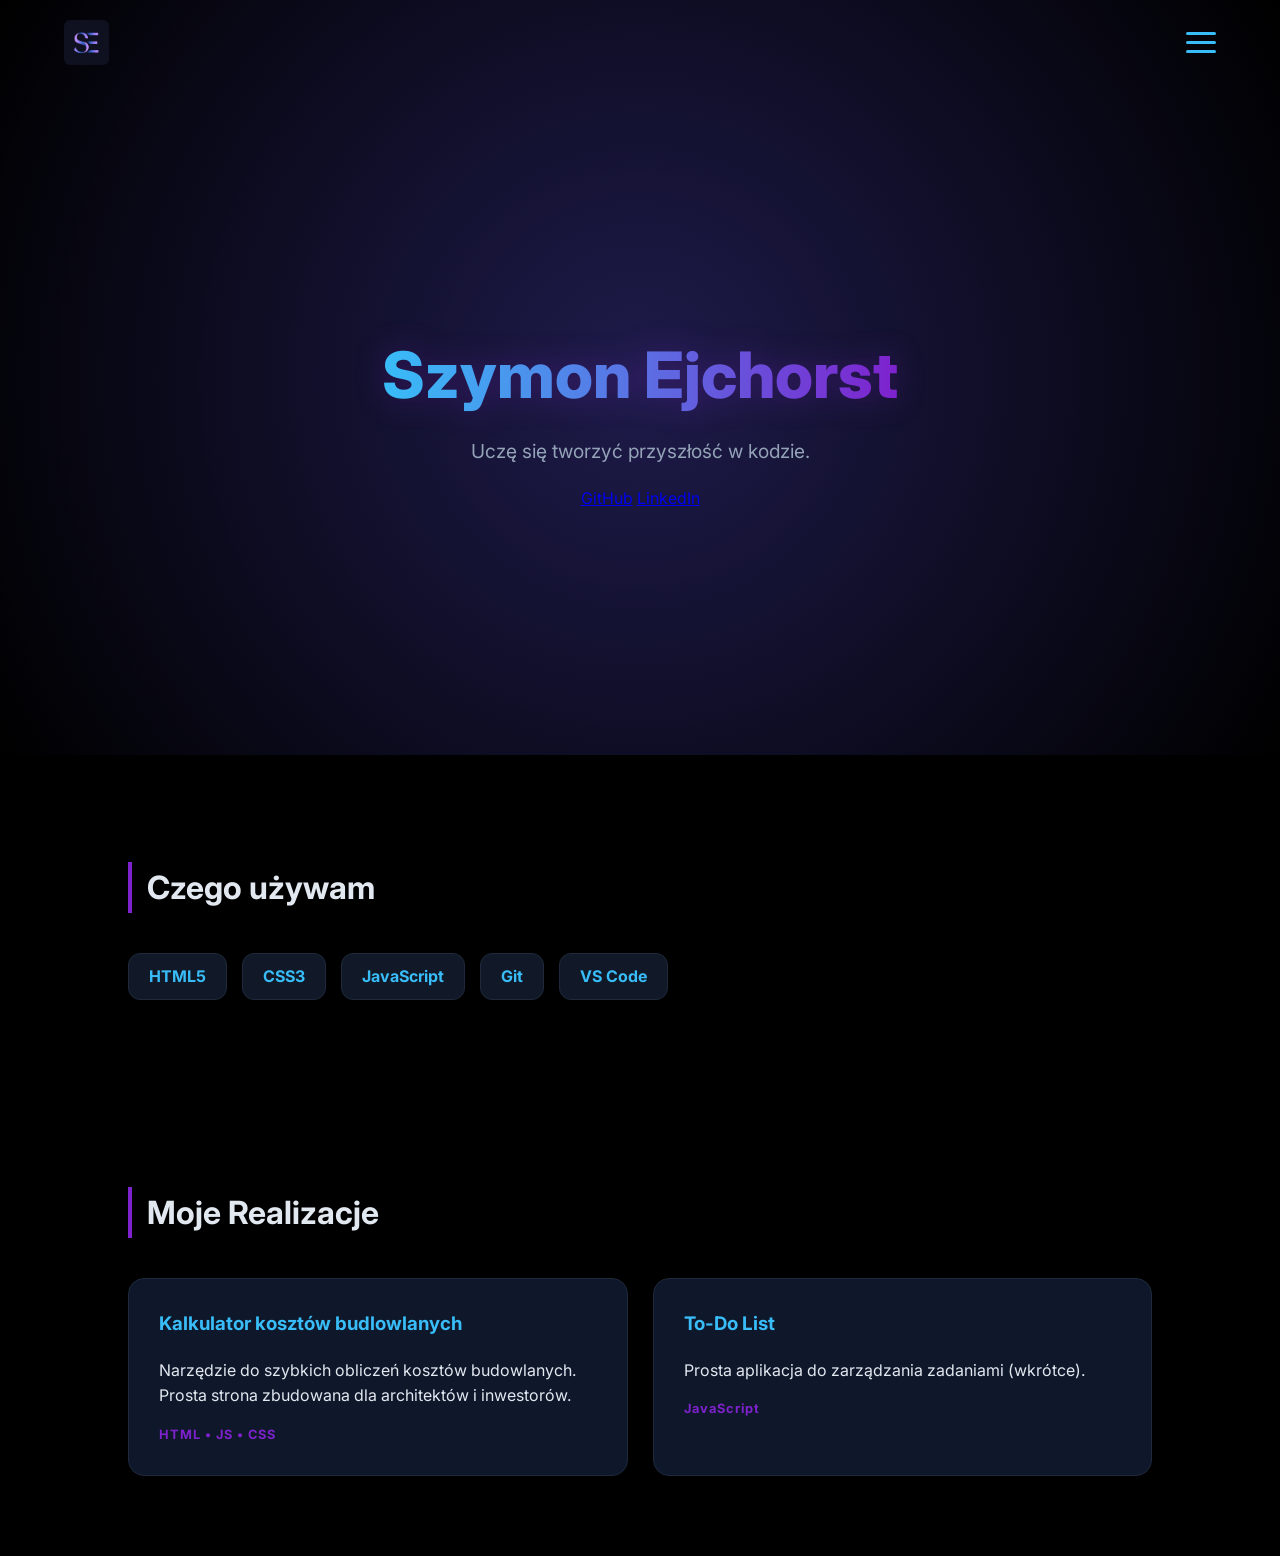
==== index.html @ 87189eda "dodanie skryptu i zmiana wygladu" ====
<!doctype html>
<html lang="en">
  <head>
    <meta charset="UTF-8" />
    <meta name="viewport" content="width=device-width, initial-scale=1.0" />
    <title>Portfolio</title>
    <link rel="stylesheet" href="styl.css" type="text/css" />
    <link rel="icon" type="image/jpeg" href="logo-portfolio.jpeg" />
  </head>
  <body>
    <nav>
      <div class="logo">
        <img src="logo-portfolio.jpeg" alt="Logo" class="logo-img" />
      </div>

      <div class="hamburger" id="hamburger">
        <span></span>
        <span></span>
        <span></span>
      </div>

      <ul class="nav-links" id="nav-links">
        <li><a href="#about">O mnie</a></li>
        <li><a href="#skills">Skille</a></li>
        <li><a href="#projects">Projekty</a></li>
      </ul>
    </nav>

    <header>
      <div class="hero">
        <h1>Szymon Ejchorst</h1>
        <p class="tagline">Uczę się tworzyć przyszłość w kodzie.</p>
        <div class="social-links">
          <a href="https://github.com/sejchorst-jpg" target="_blank">GitHub</a>
          <a href="#">LinkedIn</a>
        </div>
      </div>
    </header>

    <section id="skills">
      <h2>Czego używam</h2>
      <div class="skills-grid">
        <span class="skill-badge">HTML5</span>
        <span class="skill-badge">CSS3</span>
        <span class="skill-badge">JavaScript</span>
        <span class="skill-badge">Git</span>
        <span class="skill-badge">VS Code</span>
      </div>
    </section>

    <section id="projects">
      <h2>Moje Realizacje</h2>
      <div class="projects-container">
        <div class="project-card">
          <h3>Kalkulator kosztów budlowlanych</h3>
          <p>
            Narzędzie do szybkich obliczeń kosztów budowlanych. Prosta strona
            zbudowana dla architektów i inwestorów.
          </p>
          <span class="tech-stack">HTML • JS • CSS</span>
        </div>
        <div class="project-card">
          <h3>To-Do List</h3>
          <p>Prosta aplikacja do zarządzania zadaniami (wkrótce).</p>
          <span class="tech-stack">JavaScript</span>
        </div>
      </div>
    </section>
    <script src="script.js"></script>
  </body>
</html>
---- styl.css ----
@import url("https://fonts.googleapis.com/css2?family=Inter:wght@300;400;700;800&display=swap");

:root {
  --bg-black: #000000;
  --bg-navy: #0f172a;
  --accent-purple: #7e22ce;
  --accent-blue: #38bdf8;
  --text-main: #e2e8f0;
  --nav-bg: rgba(
    15,
    23,
    42,
    0.98
  ); /* Bardzo ciemny granat z lekkim prześwitem */
}

body {
  font-family: "Inter", sans-serif;
  background-color: var(--bg-black);
  color: var(--text-main);
  margin: 0;
  padding: 0;
  scroll-behavior: smooth;
  line-height: 1.6;
  overflow-x: hidden; /* Zapobiega przesuwaniu strony na boki przez menu */
}

/* --- NAWIGACJA GŁÓWNA --- */
nav {
  position: fixed;
  top: 0;
  left: 0;
  width: 100%;
  display: flex;
  justify-content: space-between;
  align-items: center;
  padding: 20px 5%;
  box-sizing: border-box;
  z-index: 2000;
  /* Pasek jest przezroczysty, dopóki nie otworzysz menu */
}

.logo {
  display: flex;
  align-items: center;
}

.logo-img {
  height: 45px !important;
  width: auto;
  border-radius: 6px;
  transition: transform 0.3s ease;
}

.logo-img:hover {
  transform: scale(1.1);
}

/* --- HAMBURGER --- */
.hamburger {
  display: flex;
  flex-direction: column;
  gap: 6px;
  cursor: pointer;
  z-index: 2100; /* Wyżej niż panel boczny */
}

.hamburger span {
  display: block;
  width: 30px;
  height: 3px;
  background: var(--accent-blue);
  border-radius: 3px;
  transition: 0.3s ease;
}

/* --- MENU BOCZNE (OVERLAY) --- */
.nav-links {
  position: fixed;
  top: 0;
  right: -100%; /* Schowane za ekranem */
  width: 100%;
  max-width: 350px;
  height: 100vh;
  background: var(--nav-bg);
  backdrop-filter: blur(15px);
  display: flex;
  flex-direction: column;
  align-items: center;
  justify-content: center;
  gap: 30px;
  transition: 0.5s cubic-bezier(0.77, 0, 0.175, 1);
  z-index: 1500;
  list-style: none;
  margin: 0;
  padding: 0;
  border-left: 2px solid var(--accent-purple);
}

.nav-links.active {
  right: 0; /* Wysuwa się */
}

.nav-links li a {
  font-size: 1.8rem;
  color: white;
  text-decoration: none;
  font-weight: 700;
  text-transform: uppercase;
  transition: 0.3s;
}

.nav-links li a:hover {
  color: var(--accent-purple);
  letter-spacing: 2px;
}

/* --- ANIMACJA HAMBURGERA W KRZYŻYK --- */
.hamburger.toggle span:nth-child(1) {
  transform: rotate(-45deg) translate(-6px, 6px);
}
.hamburger.toggle span:nth-child(2) {
  opacity: 0;
}
.hamburger.toggle span:nth-child(3) {
  transform: rotate(45deg) translate(-6px, -7px);
}

/* --- HERO SECTION --- */
header {
  height: 75vh;
  display: flex;
  flex-direction: column;
  align-items: center;
  justify-content: center;
  text-align: center;
  background: radial-gradient(circle at center, #1e1b4b 0%, #000000 100%);
  padding-top: 80px; /* Miejsce na przypięty nav */
}

h1 {
  font-size: 4rem;
  font-weight: 800;
  margin: 0;
  background: linear-gradient(90deg, var(--accent-blue), var(--accent-purple));
  -webkit-background-clip: text;
  background-clip: text;
  -webkit-text-fill-color: transparent;
  filter: drop-shadow(0 0 15px rgba(126, 34, 206, 0.3));
}

.tagline {
  font-size: 1.2rem;
  color: #94a3b8;
  margin-top: 10px;
}

/* --- SEKCJE OGÓLNE --- */
section {
  width: 100%;
  padding: 80px 10%;
  box-sizing: border-box;
}

h2 {
  font-size: 2rem;
  border-left: 4px solid var(--accent-purple);
  padding-left: 15px;
  margin-bottom: 40px;
}

/* --- SKILLE --- */
.skills-grid {
  display: flex;
  flex-wrap: wrap;
  gap: 15px;
}

.skill-badge {
  background: #111827;
  padding: 10px 20px;
  border-radius: 12px;
  border: 1px solid #1e293b;
  color: var(--accent-blue);
  font-weight: bold;
  transition: 0.3s;
}

.skill-badge:hover {
  background: var(--accent-purple);
  color: white;
  transform: translateY(-3px);
  box-shadow: 0 5px 15px rgba(126, 34, 206, 0.4);
}

/* --- PROJEKTY --- */
.projects-container {
  display: grid;
  grid-template-columns: repeat(auto-fit, minmax(320px, 1fr));
  gap: 25px;
}

.project-card {
  background: #0f172a;
  padding: 30px;
  border-radius: 16px;
  border: 1px solid #1e293b;
  transition: 0.4s;
}

.project-card:hover {
  border-color: var(--accent-purple);
  transform: translateY(-10px);
  box-shadow: 0 10px 30px rgba(0, 0, 0, 0.5);
}

.project-card h3 {
  color: var(--accent-blue);
  margin-top: 0;
}

.tech-stack {
  display: block;
  margin-top: 15px;
  font-size: 0.8rem;
  color: var(--accent-purple);
  font-weight: bold;
  letter-spacing: 1px;
}
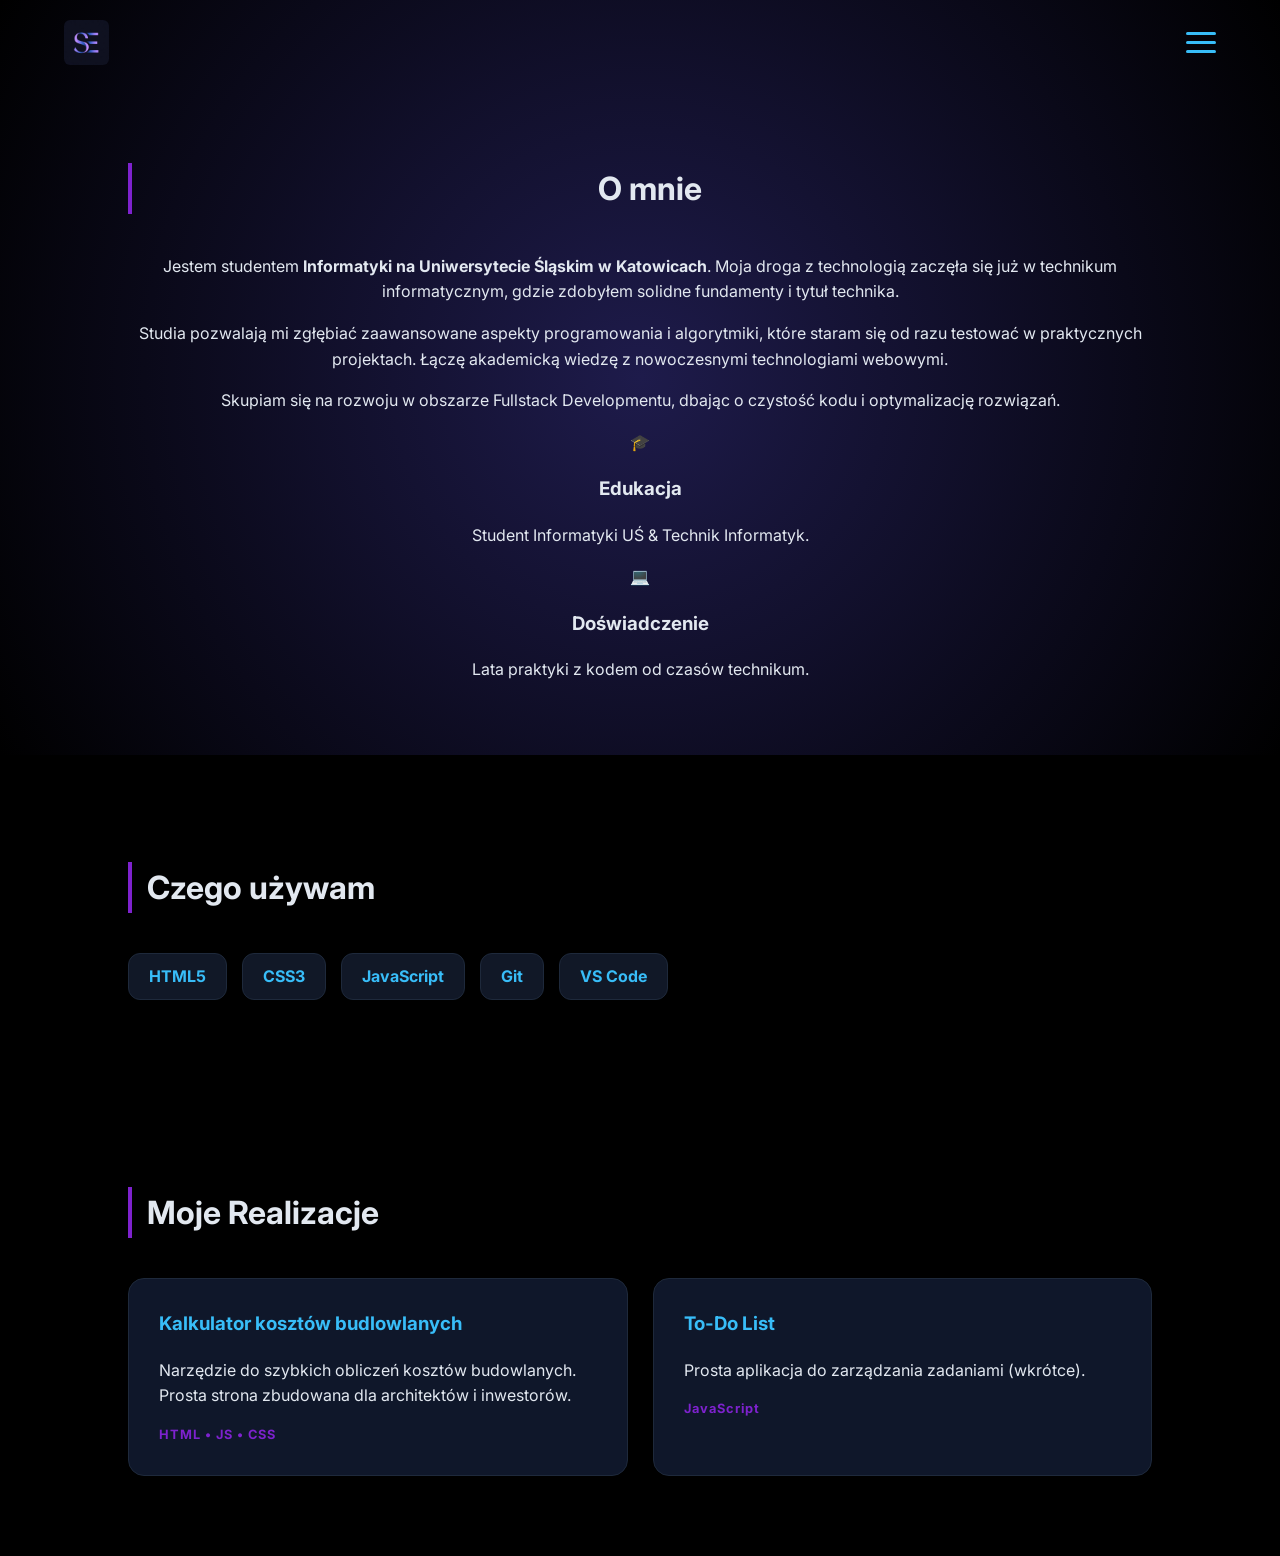
==== commit 0a1c69d3: "dodajnie sekcji o mnie" ====
--- a/index.html
+++ b/index.html
@@ -27,14 +27,46 @@
     </nav>
 
     <header>
-      <div class="hero">
-        <h1>Szymon Ejchorst</h1>
-        <p class="tagline">Uczę się tworzyć przyszłość w kodzie.</p>
-        <div class="social-links">
-          <a href="https://github.com/sejchorst-jpg" target="_blank">GitHub</a>
-          <a href="#">LinkedIn</a>
+      <section id="hero">
+        <div class="container">
+          <h2>O mnie</h2>
+          <div class="about-grid">
+            <div class="about-description">
+              <p>
+                Jestem studentem
+                <strong
+                  >Informatyki na Uniwersytecie Śląskim w Katowicach</strong
+                >. Moja droga z technologią zaczęła się już w technikum
+                informatycznym, gdzie zdobyłem solidne fundamenty i tytuł
+                technika.
+              </p>
+              <p>
+                Studia pozwalają mi zgłębiać zaawansowane aspekty programowania
+                i algorytmiki, które staram się od razu testować w praktycznych
+                projektach. Łączę akademicką wiedzę z nowoczesnymi technologiami
+                webowymi.
+              </p>
+              <p>
+                Skupiam się na rozwoju w obszarze Fullstack Developmentu, dbając
+                o czystość kodu i optymalizację rozwiązań.
+              </p>
+            </div>
+
+            <div class="about-stats">
+              <div class="stat-card">
+                <span class="stat-icon">🎓</span>
+                <h3>Edukacja</h3>
+                <p>Student Informatyki UŚ & Technik Informatyk.</p>
+              </div>
+              <div class="stat-card">
+                <span class="stat-icon">💻</span>
+                <h3>Doświadczenie</h3>
+                <p>Lata praktyki z kodem od czasów technikum.</p>
+              </div>
+            </div>
+          </div>
         </div>
-      </div>
+      </section>
     </header>
 
     <section id="skills">
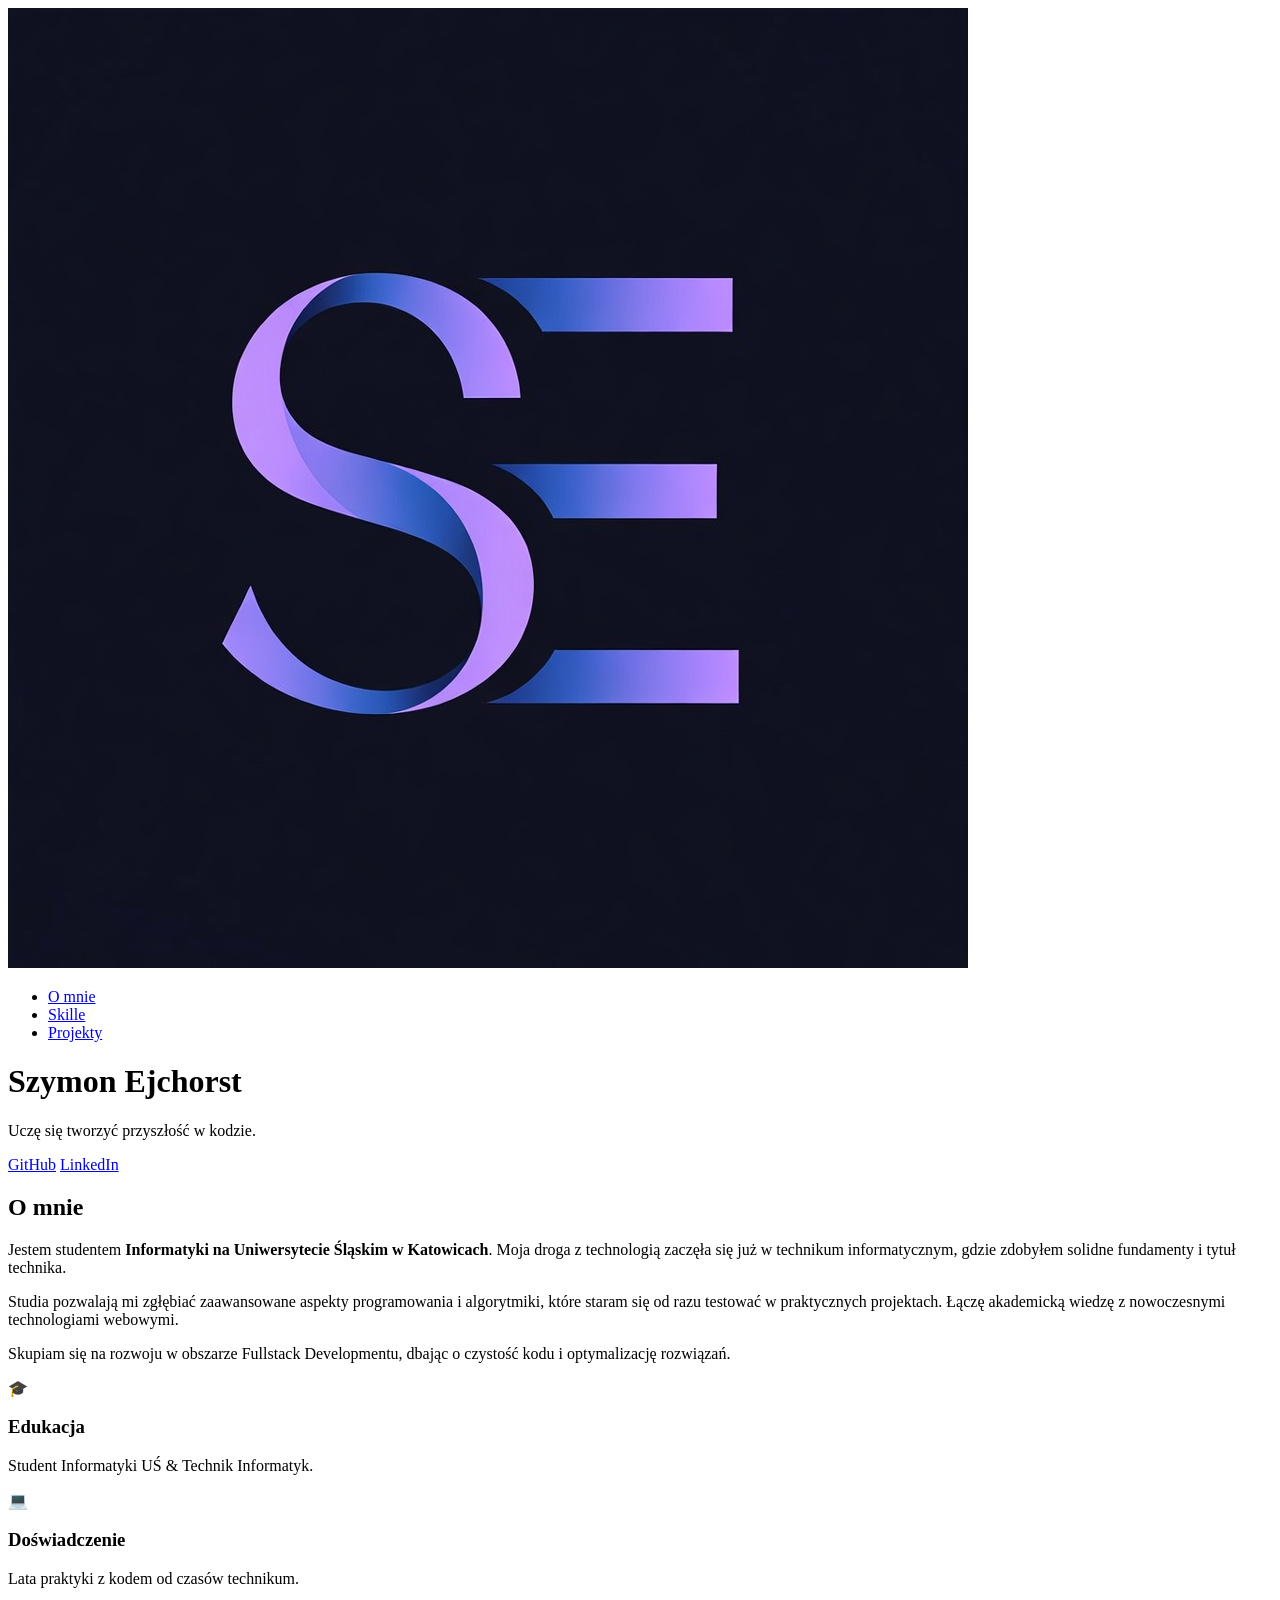
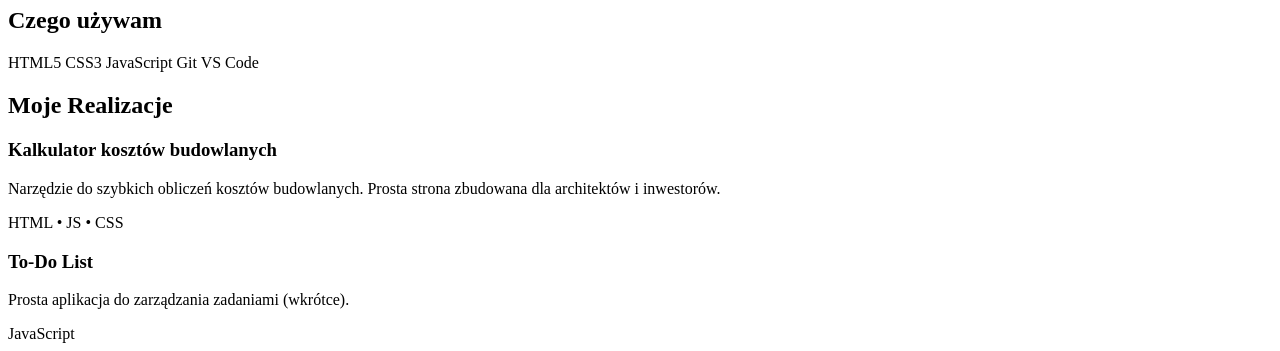
==== commit f47df244: "dodajnie sekcji o mnie" ====
--- a/index.html
+++ b/index.html
@@ -1,10 +1,10 @@
 <!doctype html>
-<html lang="en">
+<html lang="pl">
   <head>
     <meta charset="UTF-8" />
     <meta name="viewport" content="width=device-width, initial-scale=1.0" />
-    <title>Portfolio</title>
-    <link rel="stylesheet" href="styl.css" type="text/css" />
+    <title>Szymon Ejchorst | Portfolio</title>
+    <link rel="stylesheet" href="style.css" type="text/css" />
     <link rel="icon" type="image/jpeg" href="logo-portfolio.jpeg" />
   </head>
   <body>
@@ -27,47 +27,55 @@
     </nav>
 
     <header>
-      <section id="hero">
-        <div class="container">
-          <h2>O mnie</h2>
-          <div class="about-grid">
-            <div class="about-description">
-              <p>
-                Jestem studentem
-                <strong
-                  >Informatyki na Uniwersytecie Śląskim w Katowicach</strong
-                >. Moja droga z technologią zaczęła się już w technikum
-                informatycznym, gdzie zdobyłem solidne fundamenty i tytuł
-                technika.
-              </p>
-              <p>
-                Studia pozwalają mi zgłębiać zaawansowane aspekty programowania
-                i algorytmiki, które staram się od razu testować w praktycznych
-                projektach. Łączę akademicką wiedzę z nowoczesnymi technologiami
-                webowymi.
-              </p>
-              <p>
-                Skupiam się na rozwoju w obszarze Fullstack Developmentu, dbając
-                o czystość kodu i optymalizację rozwiązań.
-              </p>
+      <div class="hero">
+        <h1>Szymon Ejchorst</h1>
+        <p class="tagline">Uczę się tworzyć przyszłość w kodzie.</p>
+        <div class="social-links">
+          <a href="https://github.com/sejchorst-jpg" target="_blank">GitHub</a>
+          <a href="#">LinkedIn</a>
+        </div>
+      </div>
+    </header>
+
+    <section id="about">
+      <div class="container">
+        <h2>O mnie</h2>
+        <div class="about-grid">
+          <div class="about-description">
+            <p>
+              Jestem studentem
+              <strong>Informatyki na Uniwersytecie Śląskim w Katowicach</strong
+              >. Moja droga z technologią zaczęła się już w technikum
+              informatycznym, gdzie zdobyłem solidne fundamenty i tytuł
+              technika.
+            </p>
+            <p>
+              Studia pozwalają mi zgłębiać zaawansowane aspekty programowania i
+              algorytmiki, które staram się od razu testować w praktycznych
+              projektach. Łączę akademicką wiedzę z nowoczesnymi technologiami
+              webowymi.
+            </p>
+            <p>
+              Skupiam się na rozwoju w obszarze Fullstack Developmentu, dbając o
+              czystość kodu i optymalizację rozwiązań.
+            </p>
+          </div>
+
+          <div class="about-stats">
+            <div class="stat-card">
+              <span class="stat-icon">🎓</span>
+              <h3>Edukacja</h3>
+              <p>Student Informatyki UŚ & Technik Informatyk.</p>
             </div>
-
-            <div class="about-stats">
-              <div class="stat-card">
-                <span class="stat-icon">🎓</span>
-                <h3>Edukacja</h3>
-                <p>Student Informatyki UŚ & Technik Informatyk.</p>
-              </div>
-              <div class="stat-card">
-                <span class="stat-icon">💻</span>
-                <h3>Doświadczenie</h3>
-                <p>Lata praktyki z kodem od czasów technikum.</p>
-              </div>
+            <div class="stat-card">
+              <span class="stat-icon">💻</span>
+              <h3>Doświadczenie</h3>
+              <p>Lata praktyki z kodem od czasów technikum.</p>
             </div>
           </div>
         </div>
-      </section>
-    </header>
+      </div>
+    </section>
 
     <section id="skills">
       <h2>Czego używam</h2>
@@ -84,7 +92,7 @@
       <h2>Moje Realizacje</h2>
       <div class="projects-container">
         <div class="project-card">
-          <h3>Kalkulator kosztów budlowlanych</h3>
+          <h3>Kalkulator kosztów budowlanych</h3>
           <p>
             Narzędzie do szybkich obliczeń kosztów budowlanych. Prosta strona
             zbudowana dla architektów i inwestorów.
@@ -98,6 +106,7 @@
         </div>
       </div>
     </section>
+
     <script src="script.js"></script>
   </body>
 </html>
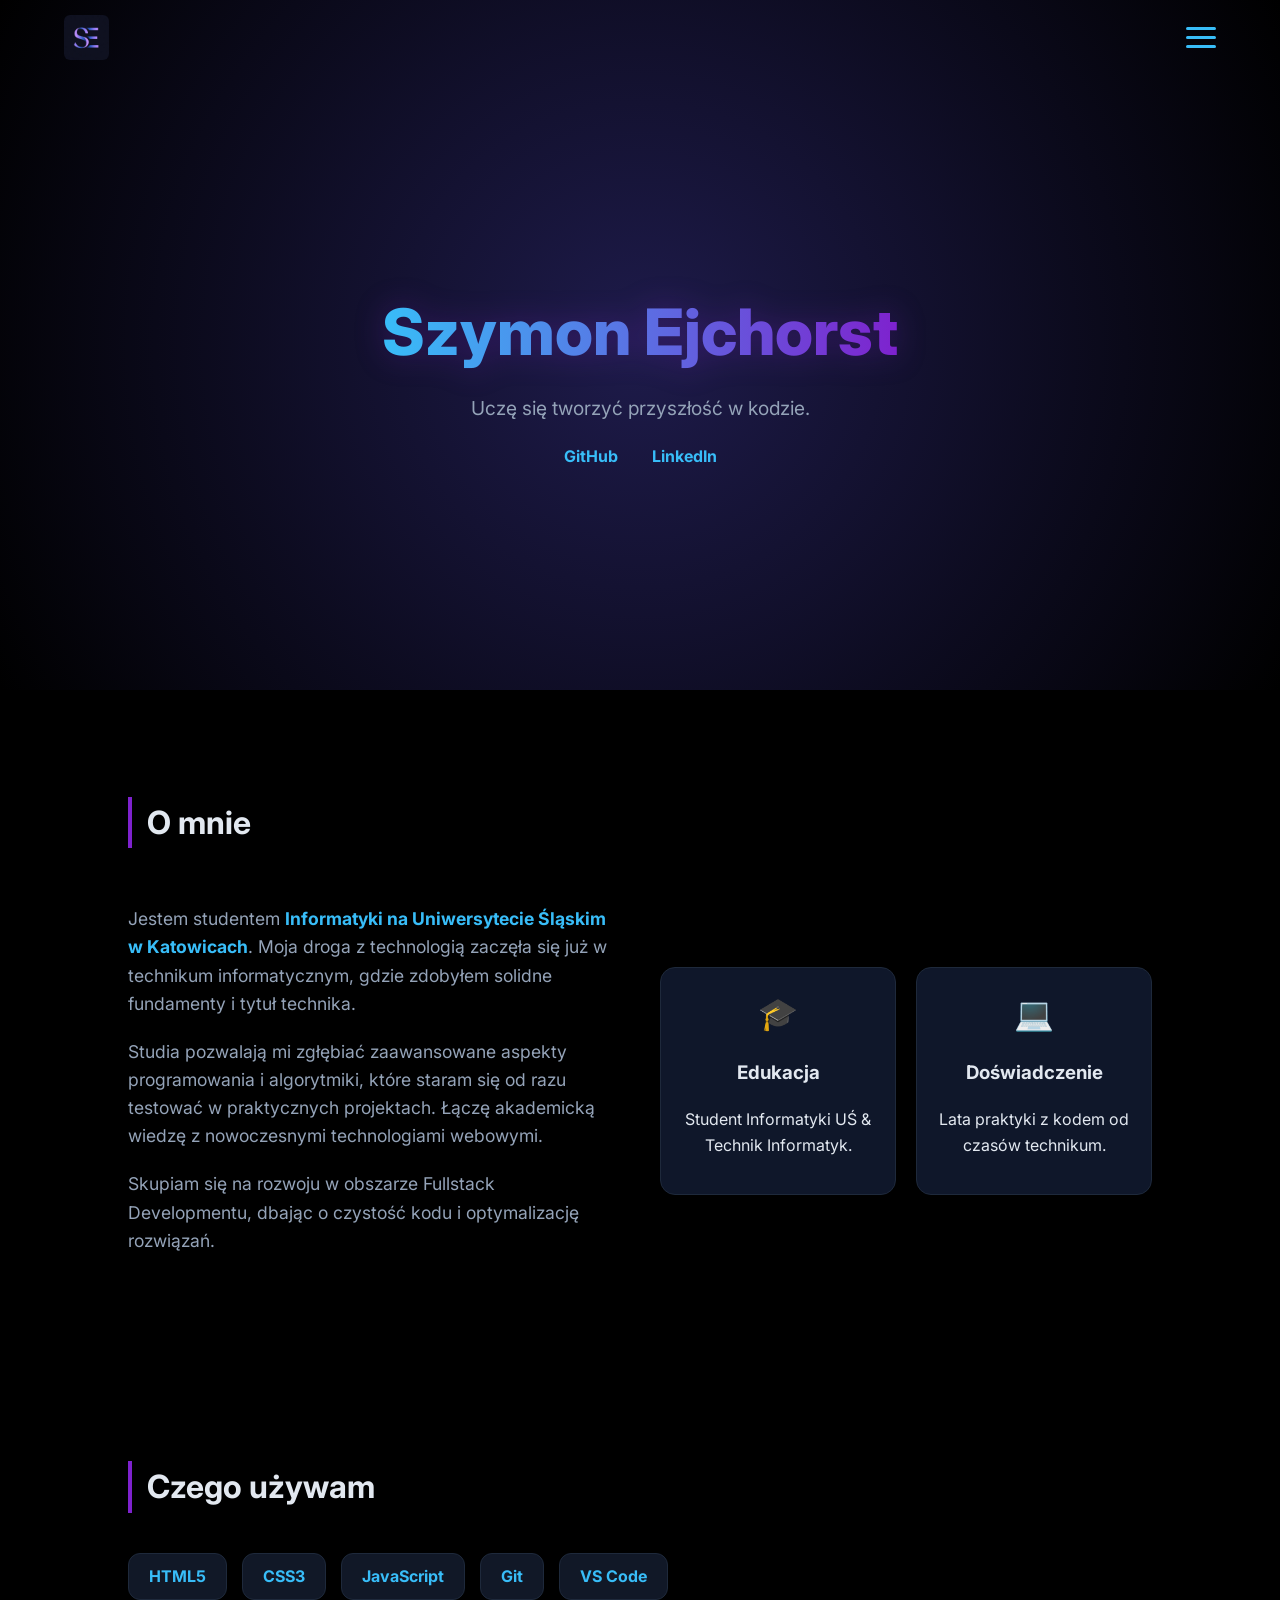
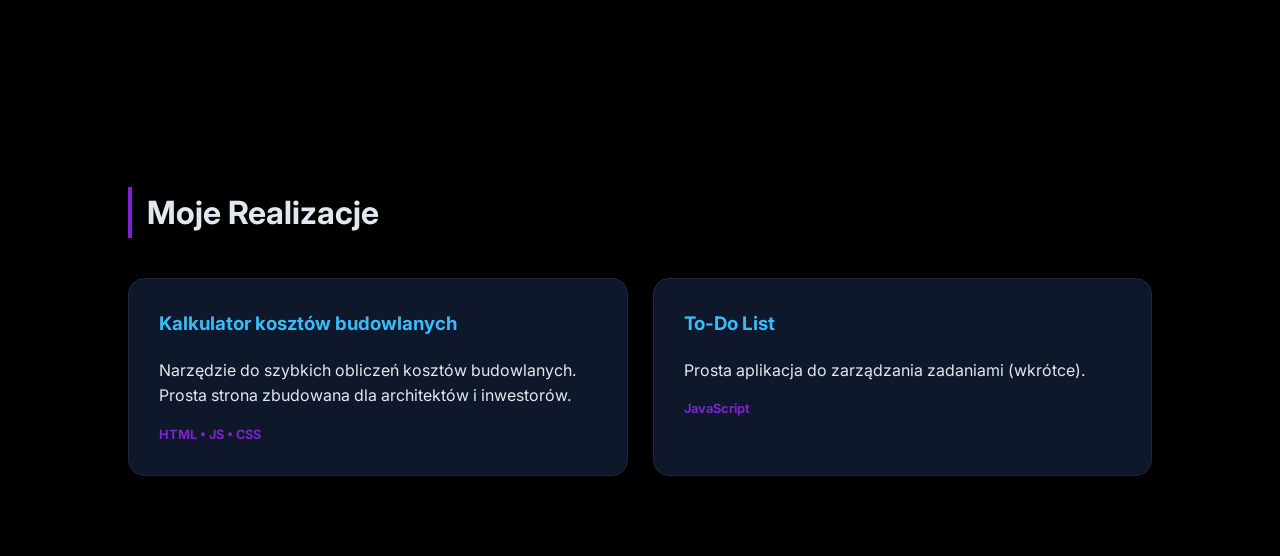
==== commit 74a906a4: "zmiana sekcji o mnie" ====
--- a/index.html
+++ b/index.html
@@ -4,7 +4,7 @@
     <meta charset="UTF-8" />
     <meta name="viewport" content="width=device-width, initial-scale=1.0" />
     <title>Szymon Ejchorst | Portfolio</title>
-    <link rel="stylesheet" href="style.css" type="text/css" />
+    <link rel="stylesheet" href="styl.css" type="text/css" />
     <link rel="icon" type="image/jpeg" href="logo-portfolio.jpeg" />
   </head>
   <body>
--- a/styl.css
+++ b/styl.css
@@ -0,0 +1,290 @@
+@import url("https://fonts.googleapis.com/css2?family=Inter:wght@300;400;700;800&display=swap");
+
+:root {
+  --bg-black: #000000;
+  --bg-navy: #0f172a;
+  --accent-purple: #7e22ce;
+  --accent-blue: #38bdf8;
+  --text-main: #e2e8f0;
+  --nav-bg: rgba(15, 23, 42, 0.95);
+}
+
+body {
+  font-family: "Inter", sans-serif;
+  background-color: var(--bg-black);
+  color: var(--text-main);
+  margin: 0;
+  padding: 0;
+  scroll-behavior: smooth;
+  line-height: 1.6;
+  overflow-x: hidden;
+}
+
+/* --- NAWIGACJA (NAV) --- */
+nav {
+  position: fixed;
+  top: 0;
+  left: 0;
+  width: 100%;
+  display: flex;
+  justify-content: space-between;
+  align-items: center;
+  padding: 15px 5%;
+  box-sizing: border-box;
+  z-index: 2000;
+  background: transparent;
+}
+
+.logo {
+  display: flex;
+  align-items: center;
+}
+
+.logo-img {
+  height: 45px !important;
+  width: auto;
+  border-radius: 6px;
+  transition: transform 0.3s ease;
+}
+
+.logo-img:hover {
+  transform: scale(1.1);
+}
+
+/* --- HAMBURGER & MENU --- */
+.hamburger {
+  display: flex;
+  flex-direction: column;
+  gap: 6px;
+  cursor: pointer;
+  z-index: 2100;
+}
+
+.hamburger span {
+  display: block;
+  width: 30px;
+  height: 3px;
+  background: var(--accent-blue);
+  border-radius: 3px;
+  transition: 0.3s ease;
+}
+
+.nav-links {
+  position: fixed;
+  top: 0;
+  right: -100%;
+  width: 100%;
+  max-width: 350px;
+  height: 100vh;
+  background: var(--nav-bg);
+  backdrop-filter: blur(15px);
+  display: flex;
+  flex-direction: column;
+  align-items: center;
+  justify-content: center;
+  gap: 30px;
+  transition: 0.5s cubic-bezier(0.77, 0, 0.175, 1);
+  z-index: 1500;
+  list-style: none;
+  margin: 0;
+  padding: 0;
+  border-left: 2px solid var(--accent-purple);
+}
+
+.nav-links.active {
+  right: 0;
+}
+
+.nav-links li a {
+  font-size: 1.8rem;
+  color: white;
+  text-decoration: none;
+  font-weight: 700;
+  text-transform: uppercase;
+  transition: 0.3s;
+}
+
+.nav-links li a:hover {
+  color: var(--accent-purple);
+  letter-spacing: 2px;
+}
+
+/* Animacja X */
+.hamburger.toggle span:nth-child(1) {
+  transform: rotate(-45deg) translate(-6px, 6px);
+}
+.hamburger.toggle span:nth-child(2) {
+  opacity: 0;
+}
+.hamburger.toggle span:nth-child(3) {
+  transform: rotate(45deg) translate(-6px, -7px);
+}
+
+/* --- HERO SECTION --- */
+header {
+  height: 70vh;
+  display: flex;
+  flex-direction: column;
+  align-items: center;
+  justify-content: center;
+  text-align: center;
+  background: radial-gradient(circle at center, #1e1b4b 0%, #000000 100%);
+  padding-top: 60px;
+}
+
+h1 {
+  font-size: 4rem;
+  font-weight: 800;
+  margin: 0;
+  background: linear-gradient(90deg, var(--accent-blue), var(--accent-purple));
+  -webkit-background-clip: text;
+  background-clip: text;
+  -webkit-text-fill-color: transparent;
+  filter: drop-shadow(0 0 15px rgba(126, 34, 206, 0.3));
+}
+
+.tagline {
+  font-size: 1.2rem;
+  color: #94a3b8;
+  margin-top: 10px;
+  margin-bottom: 20px;
+}
+
+.social-links a {
+  margin: 0 15px;
+  color: var(--accent-blue);
+  text-decoration: none;
+  font-weight: bold;
+  transition: 0.3s;
+}
+
+.social-links a:hover {
+  color: var(--accent-purple);
+}
+
+/* --- SEKCJE OGÓLNE --- */
+section {
+  width: 100%;
+  padding: 80px 10%;
+  box-sizing: border-box;
+}
+
+h2 {
+  font-size: 2rem;
+  border-left: 4px solid var(--accent-purple);
+  padding-left: 15px;
+  margin-bottom: 40px;
+}
+
+/* --- NOWE: STYLE DLA O MNIE (ABOUT) --- */
+.about-grid {
+  display: grid;
+  grid-template-columns: 1fr 1fr;
+  gap: 40px;
+  align-items: center;
+}
+
+.about-description p {
+  font-size: 1.1rem;
+  color: #94a3b8;
+  margin-bottom: 20px;
+}
+
+.about-description strong {
+  color: var(--accent-blue);
+}
+
+.about-stats {
+  display: grid;
+  grid-template-columns: 1fr 1fr;
+  gap: 20px;
+}
+
+.stat-card {
+  background: #0f172a;
+  padding: 20px;
+  border-radius: 15px;
+  border: 1px solid #1e293b;
+  text-align: center;
+  transition: 0.3s;
+}
+
+.stat-card:hover {
+  border-color: var(--accent-purple);
+  transform: translateY(-5px);
+  box-shadow: 0 10px 20px rgba(0, 0, 0, 0.5);
+}
+
+.stat-icon {
+  font-size: 2rem;
+  display: block;
+  margin-bottom: 10px;
+}
+
+/* --- SKILLE & PROJEKTY --- */
+.skills-grid {
+  display: flex;
+  flex-wrap: wrap;
+  gap: 15px;
+}
+
+.skill-badge {
+  background: #111827;
+  padding: 10px 20px;
+  border-radius: 12px;
+  border: 1px solid #1e293b;
+  color: var(--accent-blue);
+  font-weight: bold;
+  transition: 0.3s;
+}
+
+.skill-badge:hover {
+  background: var(--accent-purple);
+  color: white;
+  transform: translateY(-3px);
+  box-shadow: 0 5px 15px rgba(126, 34, 206, 0.4);
+}
+
+.projects-container {
+  display: grid;
+  grid-template-columns: repeat(auto-fit, minmax(320px, 1fr));
+  gap: 25px;
+}
+
+.project-card {
+  background: #0f172a;
+  padding: 30px;
+  border-radius: 16px;
+  border: 1px solid #1e293b;
+  transition: 0.4s;
+}
+
+.project-card:hover {
+  border-color: var(--accent-purple);
+  transform: translateY(-10px);
+  box-shadow: 0 10px 30px rgba(0, 0, 0, 0.5);
+}
+
+.project-card h3 {
+  color: var(--accent-blue);
+  margin-top: 0;
+}
+
+.tech-stack {
+  display: block;
+  margin-top: 15px;
+  font-size: 0.8rem;
+  color: var(--accent-purple);
+  font-weight: bold;
+}
+
+/* --- RESPONSYWNOŚĆ --- */
+@media (max-width: 768px) {
+  .about-grid,
+  .about-stats {
+    grid-template-columns: 1fr;
+  }
+  h1 {
+    font-size: 2.8rem;
+  }
+}
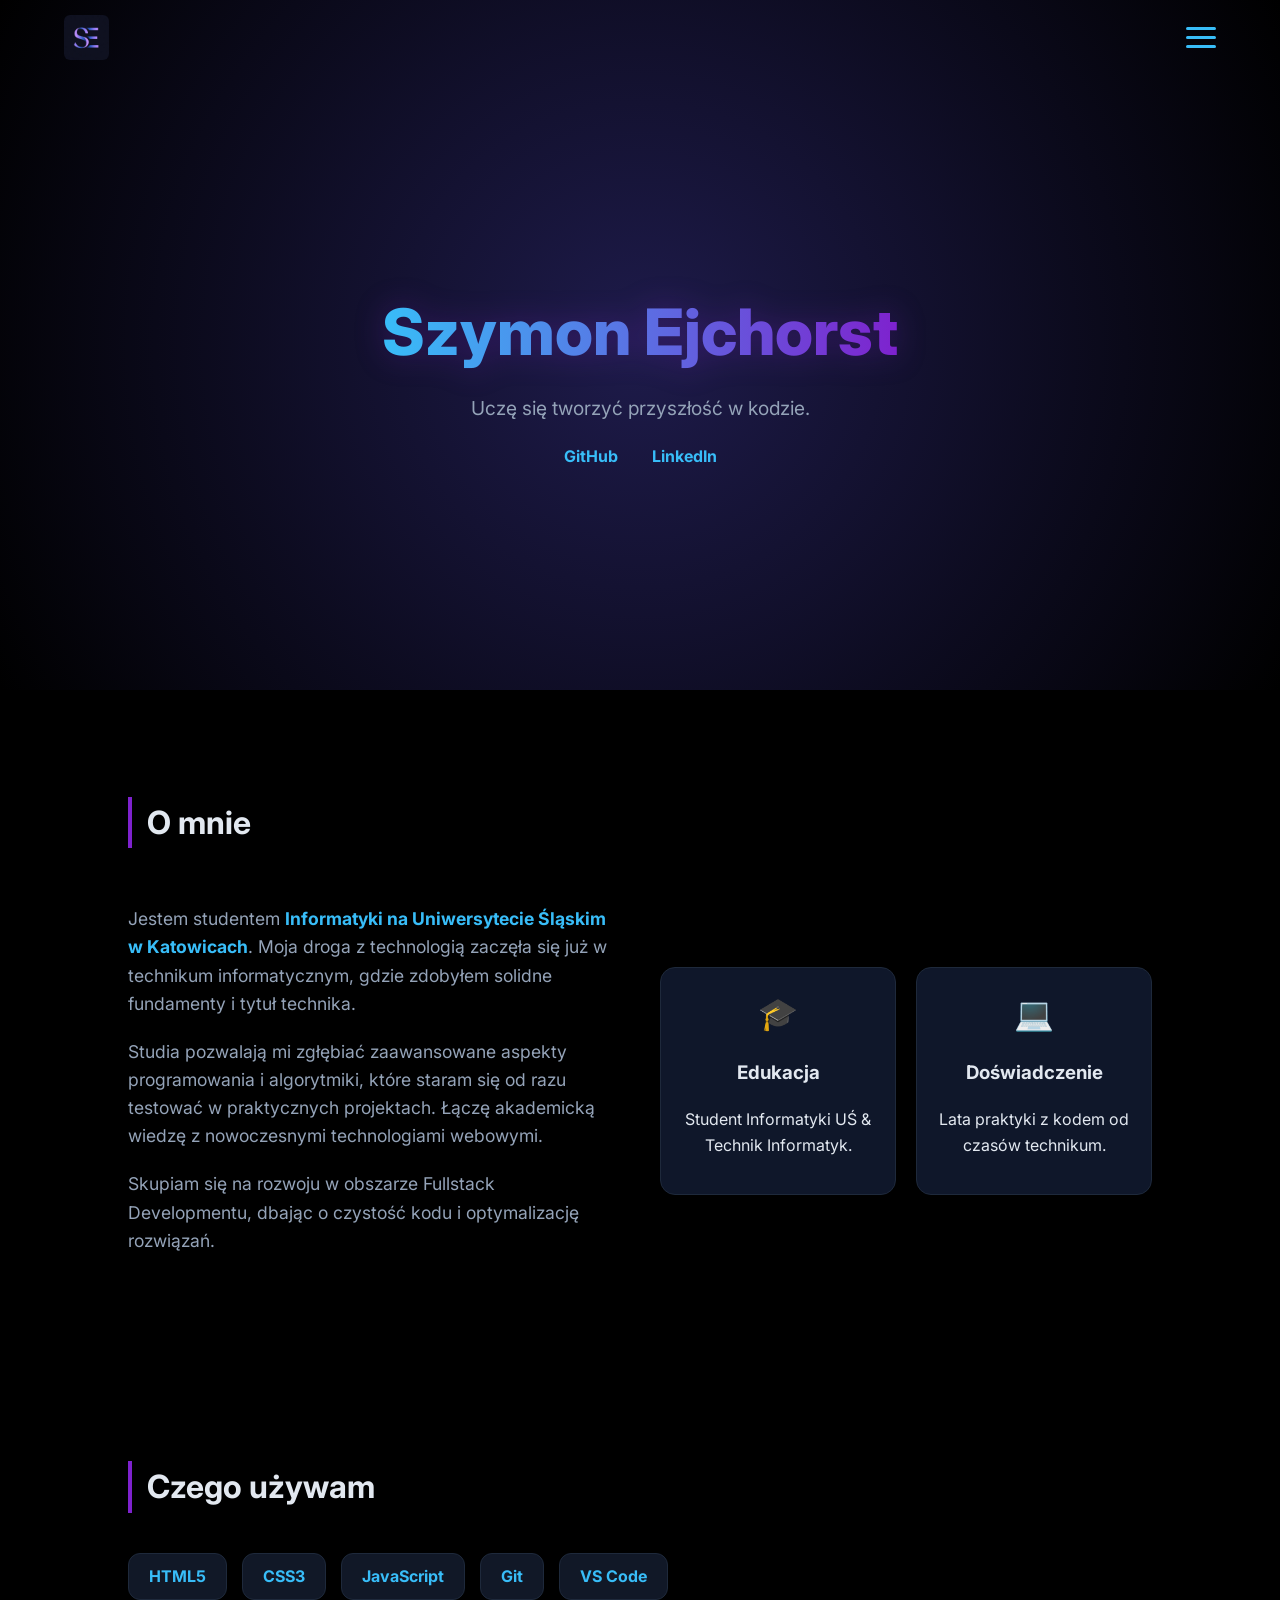
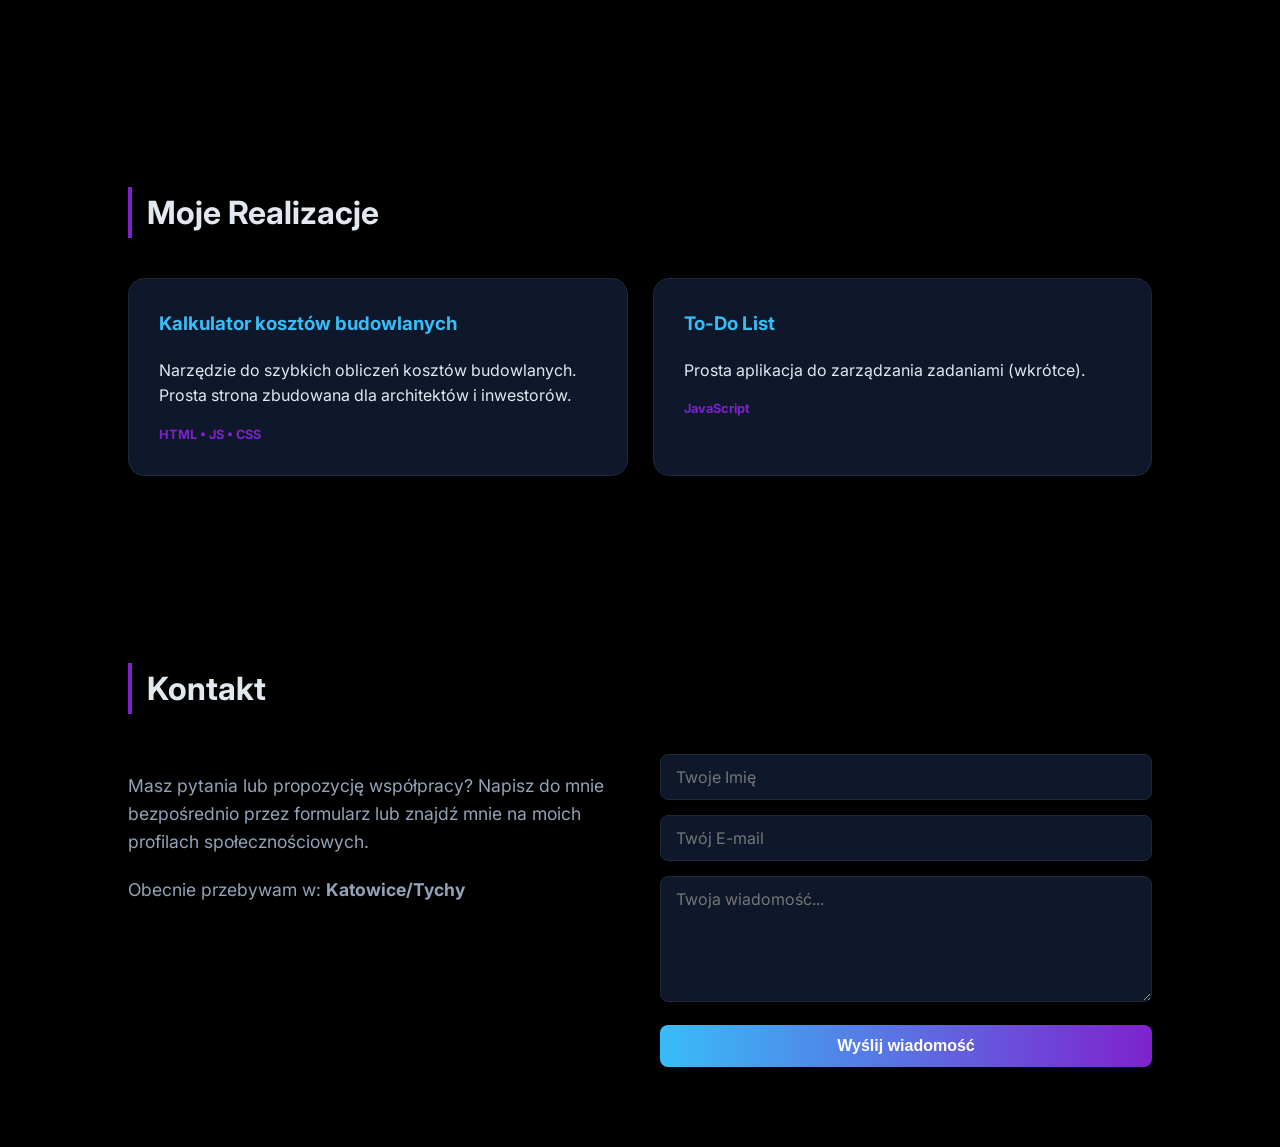
==== commit aead8ed8: "dodanie sekcji kontakt" ====
--- a/index.html
+++ b/index.html
@@ -107,6 +107,54 @@
       </div>
     </section>
 
+    <section id="contact">
+      <div class="container">
+        <h2>Kontakt</h2>
+        <div class="contact-wrapper">
+          <div class="contact-info">
+            <p>
+              Masz pytania lub propozycję współpracy? Napisz do mnie
+              bezpośrednio przez formularz lub znajdź mnie na moich profilach
+              społecznościowych.
+            </p>
+            <p>Obecnie przebywam w: <strong>Katowice/Tychy</strong></p>
+          </div>
+
+          <form
+            action="https://formspree.io/f/xojkeynj"
+            method="POST"
+            class="contact-form"
+          >
+            <div class="input-group">
+              <input
+                type="text"
+                name="name"
+                placeholder="Twoje Imię"
+                required
+              />
+            </div>
+            <div class="input-group">
+              <input
+                type="email"
+                name="email"
+                placeholder="Twój E-mail"
+                required
+              />
+            </div>
+            <div class="input-group">
+              <textarea
+                name="message"
+                placeholder="Twoja wiadomość..."
+                rows="5"
+                required
+              ></textarea>
+            </div>
+            <button type="submit" class="btn-submit">Wyślij wiadomość</button>
+          </form>
+        </div>
+      </div>
+    </section>
+
     <script src="script.js"></script>
   </body>
 </html>
--- a/styl.css
+++ b/styl.css
@@ -288,3 +288,66 @@
     font-size: 2.8rem;
   }
 }
+
+/* --- KONTAKT --- */
+.contact-wrapper {
+  display: grid;
+  grid-template-columns: 1fr 1fr;
+  gap: 40px;
+}
+
+.contact-info p {
+  font-size: 1.1rem;
+  color: #94a3b8;
+  margin-bottom: 20px;
+}
+
+.contact-form {
+  display: flex;
+  flex-direction: column;
+  gap: 15px;
+}
+
+.input-group input,
+.input-group textarea {
+  width: 100%;
+  padding: 12px 15px;
+  background: #0f172a;
+  border: 1px solid #1e293b;
+  border-radius: 8px;
+  color: white;
+  font-family: inherit;
+  font-size: 1rem;
+  box-sizing: border-box;
+}
+
+.input-group input:focus,
+.input-group textarea:focus {
+  border-color: var(--accent-blue);
+  outline: none;
+  box-shadow: 0 0 10px rgba(56, 189, 248, 0.2);
+}
+
+.btn-submit {
+  background: linear-gradient(90deg, var(--accent-blue), var(--accent-purple));
+  color: white;
+  padding: 12px;
+  border: none;
+  border-radius: 8px;
+  font-weight: bold;
+  cursor: pointer;
+  transition: 0.3s;
+  font-size: 1rem;
+}
+
+.btn-submit:hover {
+  transform: translateY(-3px);
+  box-shadow: 0 5px 15px rgba(126, 34, 206, 0.4);
+}
+
+/* RWD */
+@media (max-width: 768px) {
+  .contact-wrapper {
+    grid-template-columns: 1fr;
+  }
+}
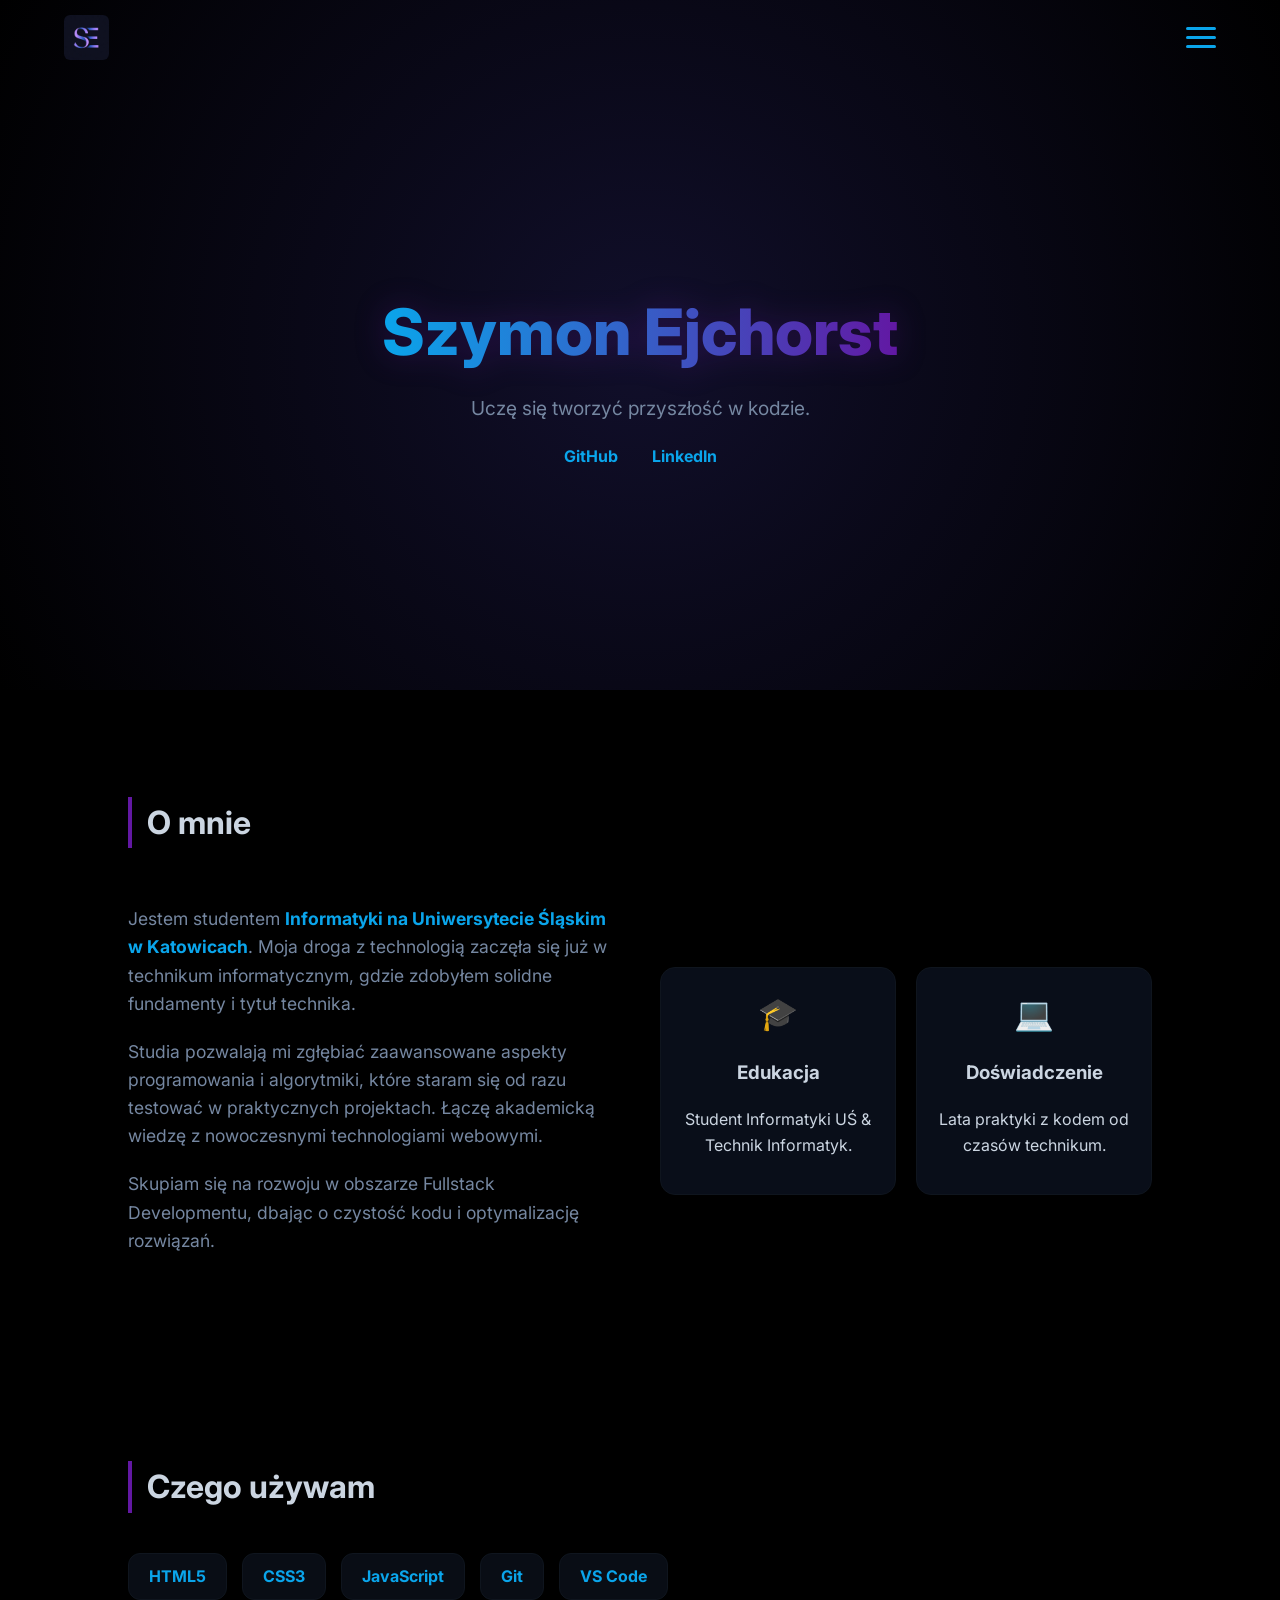
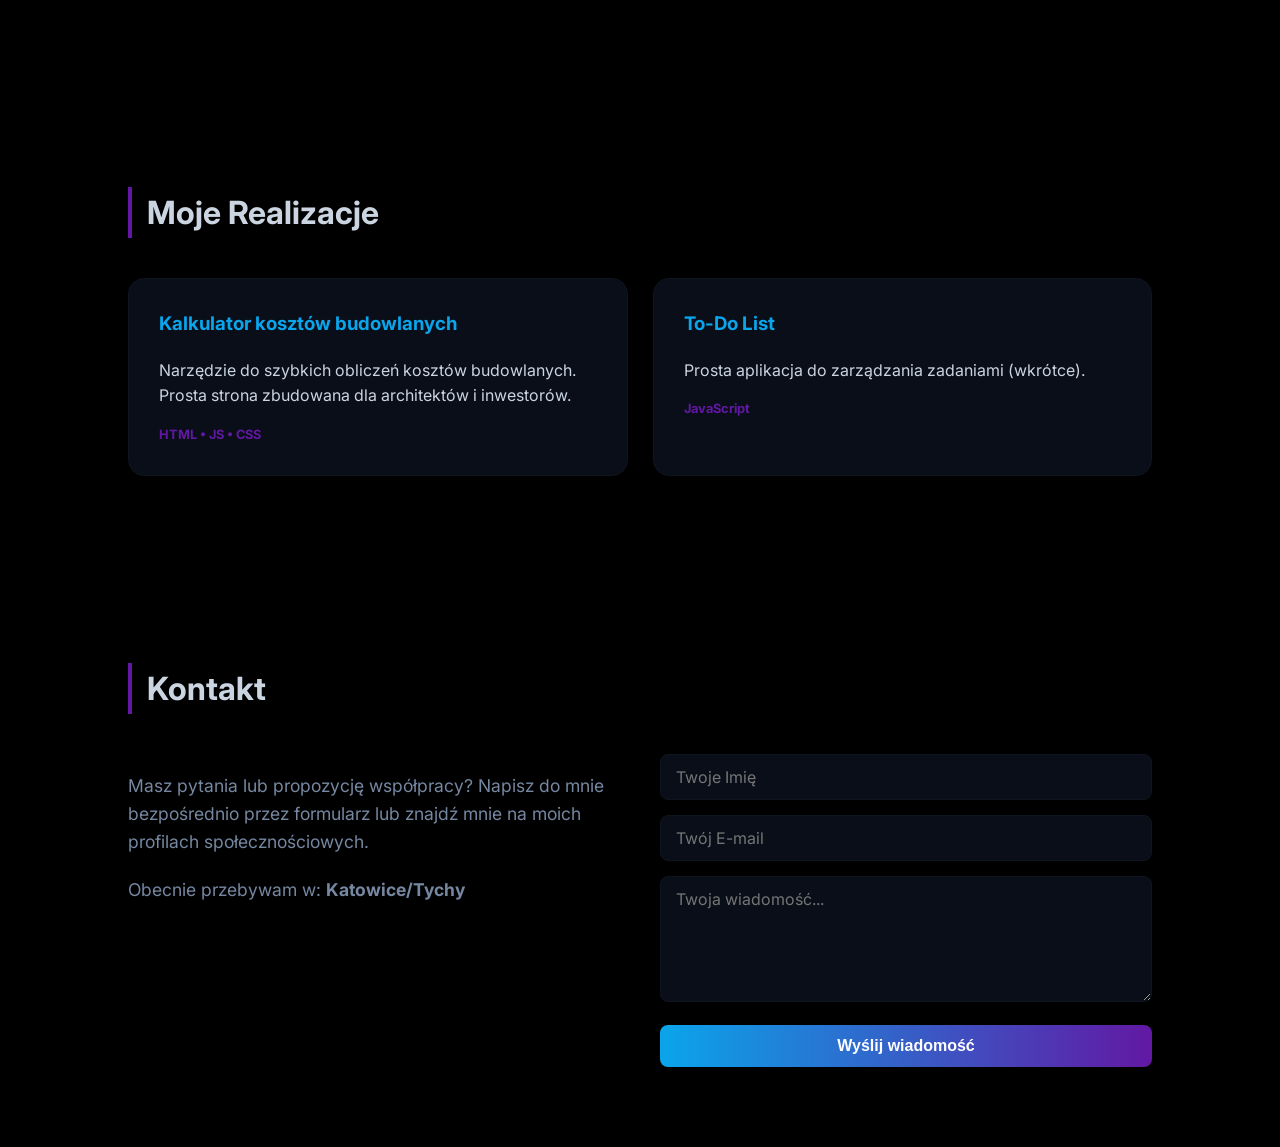
==== commit 93632ede: "dodanie ikon" ====
--- a/index.html
+++ b/index.html
@@ -20,9 +20,10 @@
       </div>
 
       <ul class="nav-links" id="nav-links">
-        <li><a href="#about">O mnie</a></li>
-        <li><a href="#skills">Skille</a></li>
-        <li><a href="#projects">Projekty</a></li>
+        <li><a href="#about">👤 O mnie</a></li>
+        <li><a href="#skills">⚙️ Skille</a></li>
+        <li><a href="#projects">📁 Projekty</a></li>
+        <li><a href="#contact">✉️ Kontakt</a></li>
       </ul>
     </nav>
 
--- a/styl.css
+++ b/styl.css
@@ -2,11 +2,11 @@
 
 :root {
   --bg-black: #000000;
-  --bg-navy: #0f172a;
-  --accent-purple: #7e22ce;
-  --accent-blue: #38bdf8;
-  --text-main: #e2e8f0;
-  --nav-bg: rgba(15, 23, 42, 0.95);
+  --bg-navy: #090e19;
+  --accent-purple: #6218a3;
+  --accent-blue: #0aa5eb;
+  --text-main: #cbd5e1;
+  --nav-bg: rgba(9, 14, 25, 0.95);
 }
 
 body {
@@ -102,6 +102,9 @@
   font-weight: 700;
   text-transform: uppercase;
   transition: 0.3s;
+  display: flex;
+  align-items: center;
+  gap: 12px;
 }
 
 .nav-links li a:hover {
@@ -128,7 +131,7 @@
   align-items: center;
   justify-content: center;
   text-align: center;
-  background: radial-gradient(circle at center, #1e1b4b 0%, #000000 100%);
+  background: radial-gradient(circle at center, #110f2b 0%, #000000 100%);
   padding-top: 60px;
 }
 
@@ -140,12 +143,12 @@
   -webkit-background-clip: text;
   background-clip: text;
   -webkit-text-fill-color: transparent;
-  filter: drop-shadow(0 0 15px rgba(126, 34, 206, 0.3));
+  filter: drop-shadow(0 0 15px rgba(98, 24, 163, 0.3));
 }
 
 .tagline {
   font-size: 1.2rem;
-  color: #94a3b8;
+  color: #7587a1;
   margin-top: 10px;
   margin-bottom: 20px;
 }
@@ -186,7 +189,7 @@
 
 .about-description p {
   font-size: 1.1rem;
-  color: #94a3b8;
+  color: #7587a1;
   margin-bottom: 20px;
 }
 
@@ -201,10 +204,10 @@
 }
 
 .stat-card {
-  background: #0f172a;
+  background: #090e19;
   padding: 20px;
   border-radius: 15px;
-  border: 1px solid #1e293b;
+  border: 1px solid #0f151e;
   text-align: center;
   transition: 0.3s;
 }
@@ -229,10 +232,10 @@
 }
 
 .skill-badge {
-  background: #111827;
+  background: #090d15;
   padding: 10px 20px;
   border-radius: 12px;
-  border: 1px solid #1e293b;
+  border: 1px solid #0f151e;
   color: var(--accent-blue);
   font-weight: bold;
   transition: 0.3s;
@@ -242,7 +245,7 @@
   background: var(--accent-purple);
   color: white;
   transform: translateY(-3px);
-  box-shadow: 0 5px 15px rgba(126, 34, 206, 0.4);
+  box-shadow: 0 5px 15px rgba(98, 24, 163, 0.4);
 }
 
 .projects-container {
@@ -252,10 +255,10 @@
 }
 
 .project-card {
-  background: #0f172a;
+  background: #090e19;
   padding: 30px;
   border-radius: 16px;
-  border: 1px solid #1e293b;
+  border: 1px solid #0f151e;
   transition: 0.4s;
 }
 
@@ -298,7 +301,7 @@
 
 .contact-info p {
   font-size: 1.1rem;
-  color: #94a3b8;
+  color: #7587a1;
   margin-bottom: 20px;
 }
 
@@ -312,8 +315,8 @@
 .input-group textarea {
   width: 100%;
   padding: 12px 15px;
-  background: #0f172a;
-  border: 1px solid #1e293b;
+  background: #090e19;
+  border: 1px solid #0f151e;
   border-radius: 8px;
   color: white;
   font-family: inherit;
@@ -325,7 +328,7 @@
 .input-group textarea:focus {
   border-color: var(--accent-blue);
   outline: none;
-  box-shadow: 0 0 10px rgba(56, 189, 248, 0.2);
+  box-shadow: 0 0 10px rgba(10, 165, 235, 0.2);
 }
 
 .btn-submit {
@@ -342,7 +345,7 @@
 
 .btn-submit:hover {
   transform: translateY(-3px);
-  box-shadow: 0 5px 15px rgba(126, 34, 206, 0.4);
+  box-shadow: 0 5px 15px rgba(98, 24, 163, 0.4);
 }
 
 /* RWD */
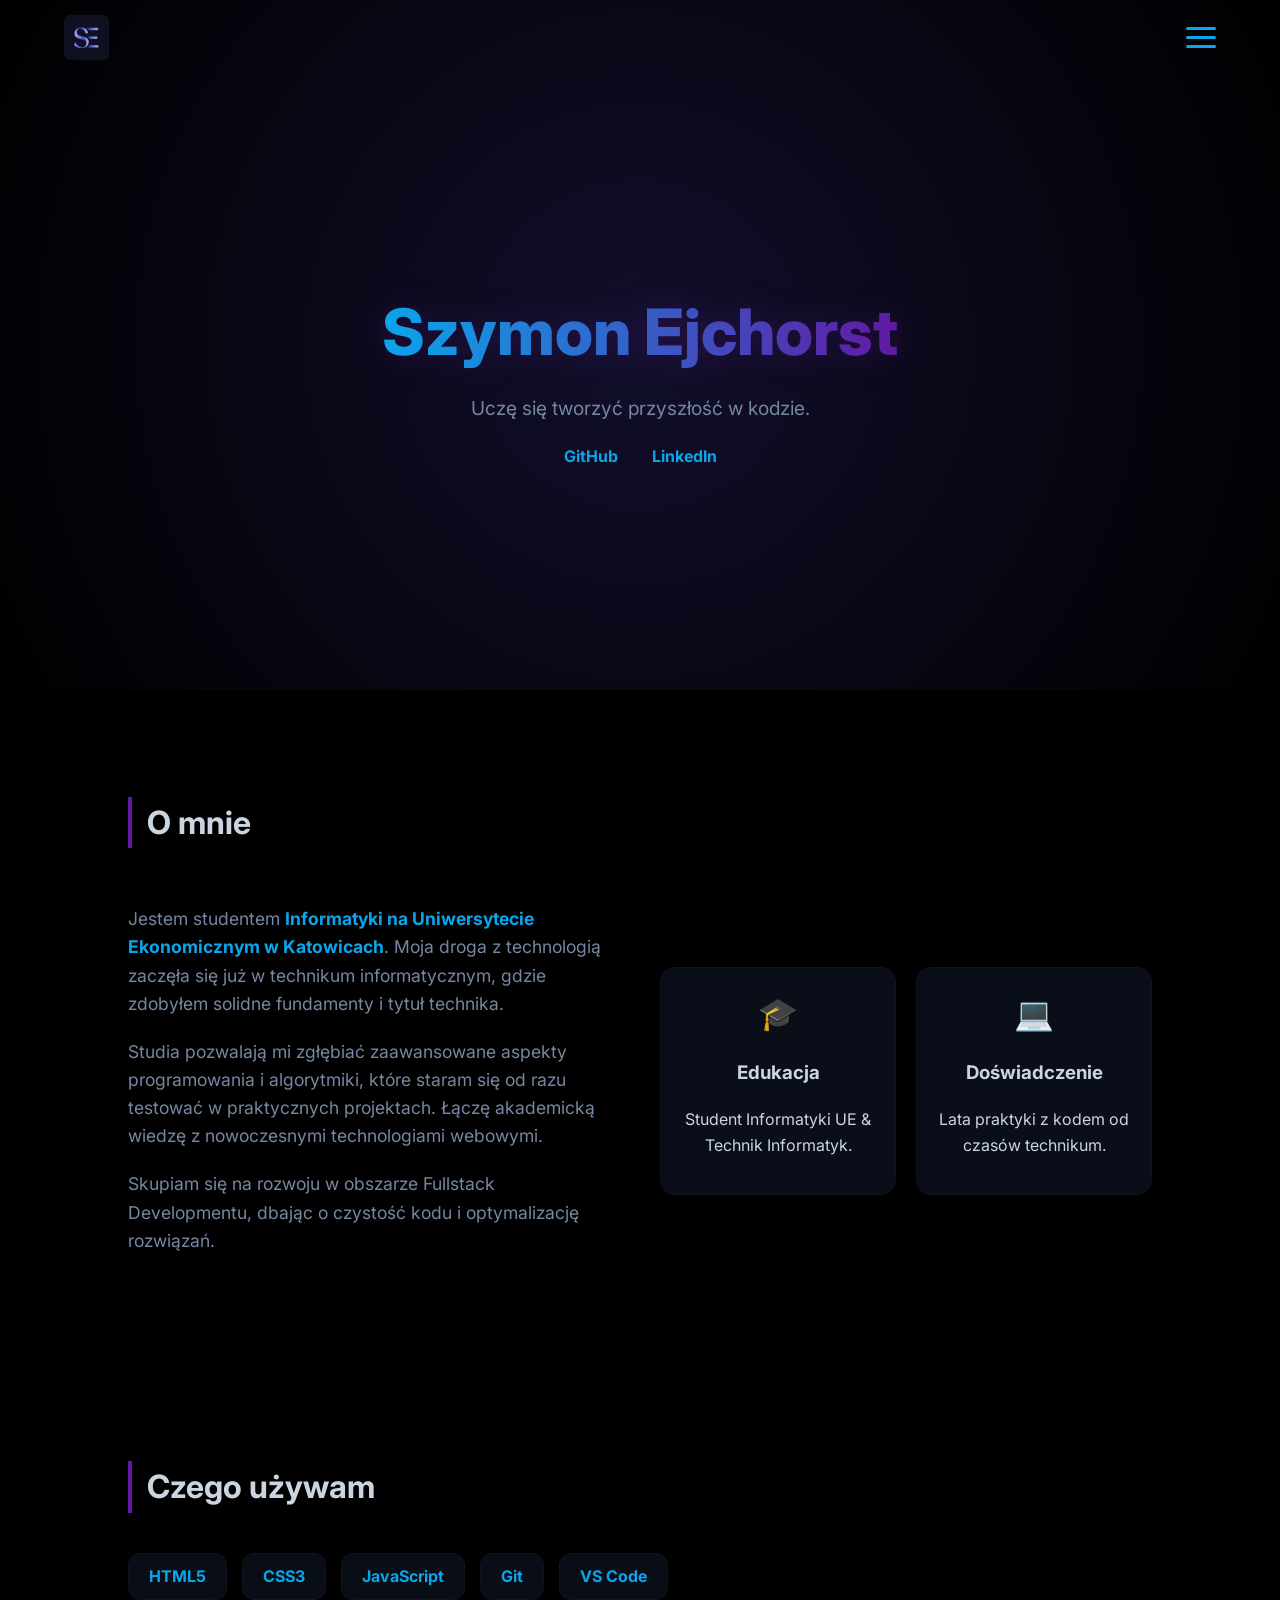
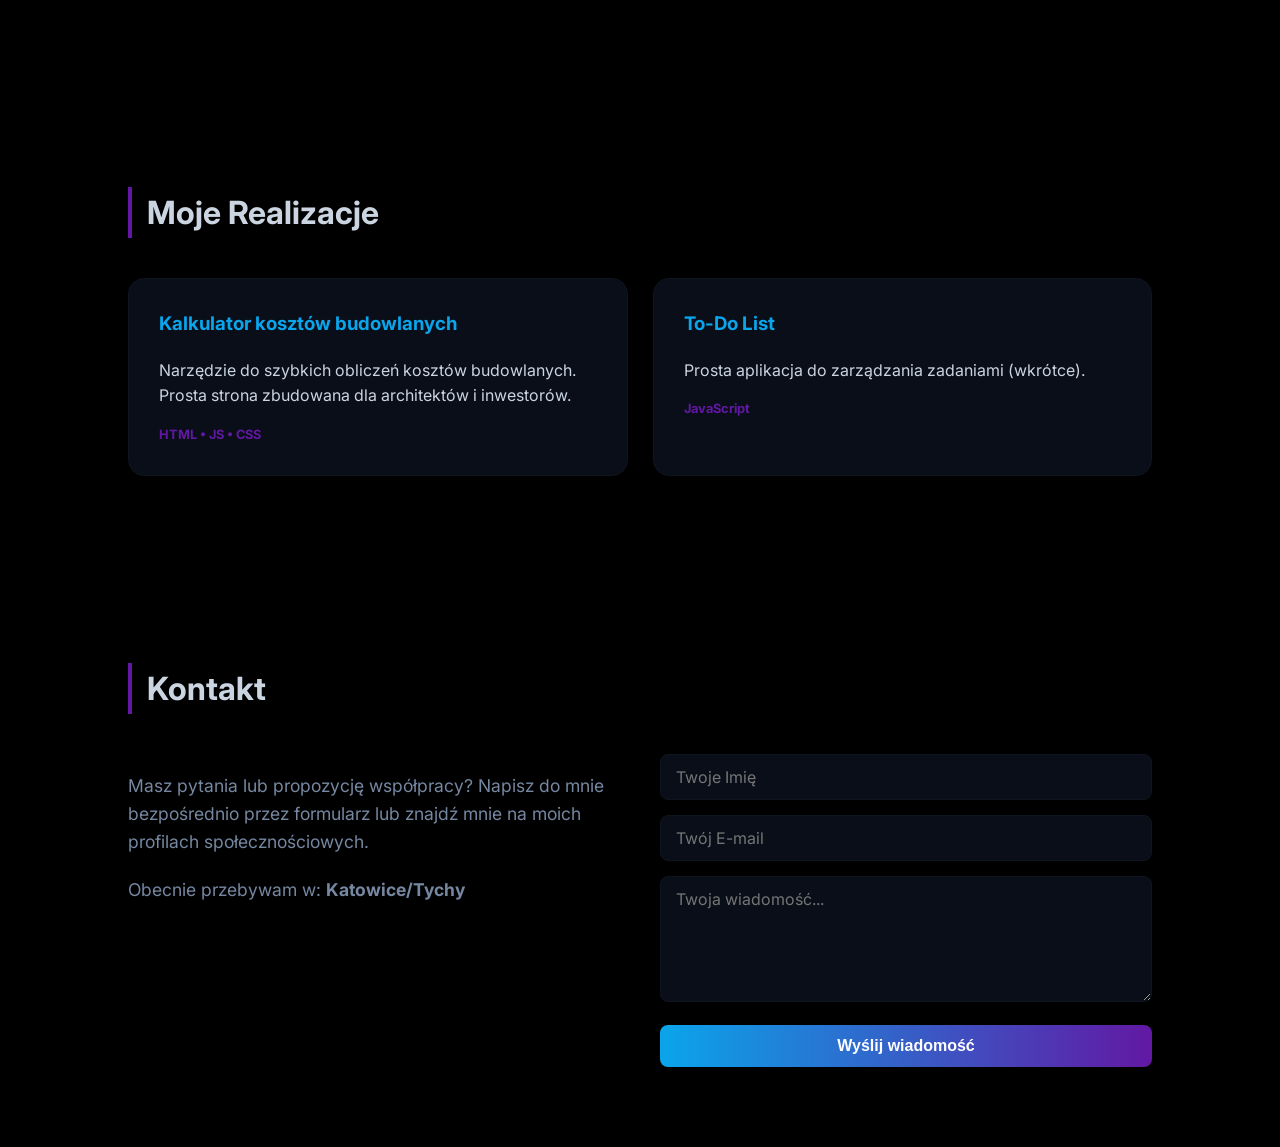
==== commit 291b41df: "Update index.html" ====
--- a/index.html
+++ b/index.html
@@ -45,7 +45,8 @@
           <div class="about-description">
             <p>
               Jestem studentem
-              <strong>Informatyki na Uniwersytecie Śląskim w Katowicach</strong
+              <strong
+                >Informatyki na Uniwersytecie Ekonomicznym w Katowicach</strong
               >. Moja droga z technologią zaczęła się już w technikum
               informatycznym, gdzie zdobyłem solidne fundamenty i tytuł
               technika.
@@ -66,7 +67,7 @@
             <div class="stat-card">
               <span class="stat-icon">🎓</span>
               <h3>Edukacja</h3>
-              <p>Student Informatyki UŚ & Technik Informatyk.</p>
+              <p>Student Informatyki UE & Technik Informatyk.</p>
             </div>
             <div class="stat-card">
               <span class="stat-icon">💻</span>
